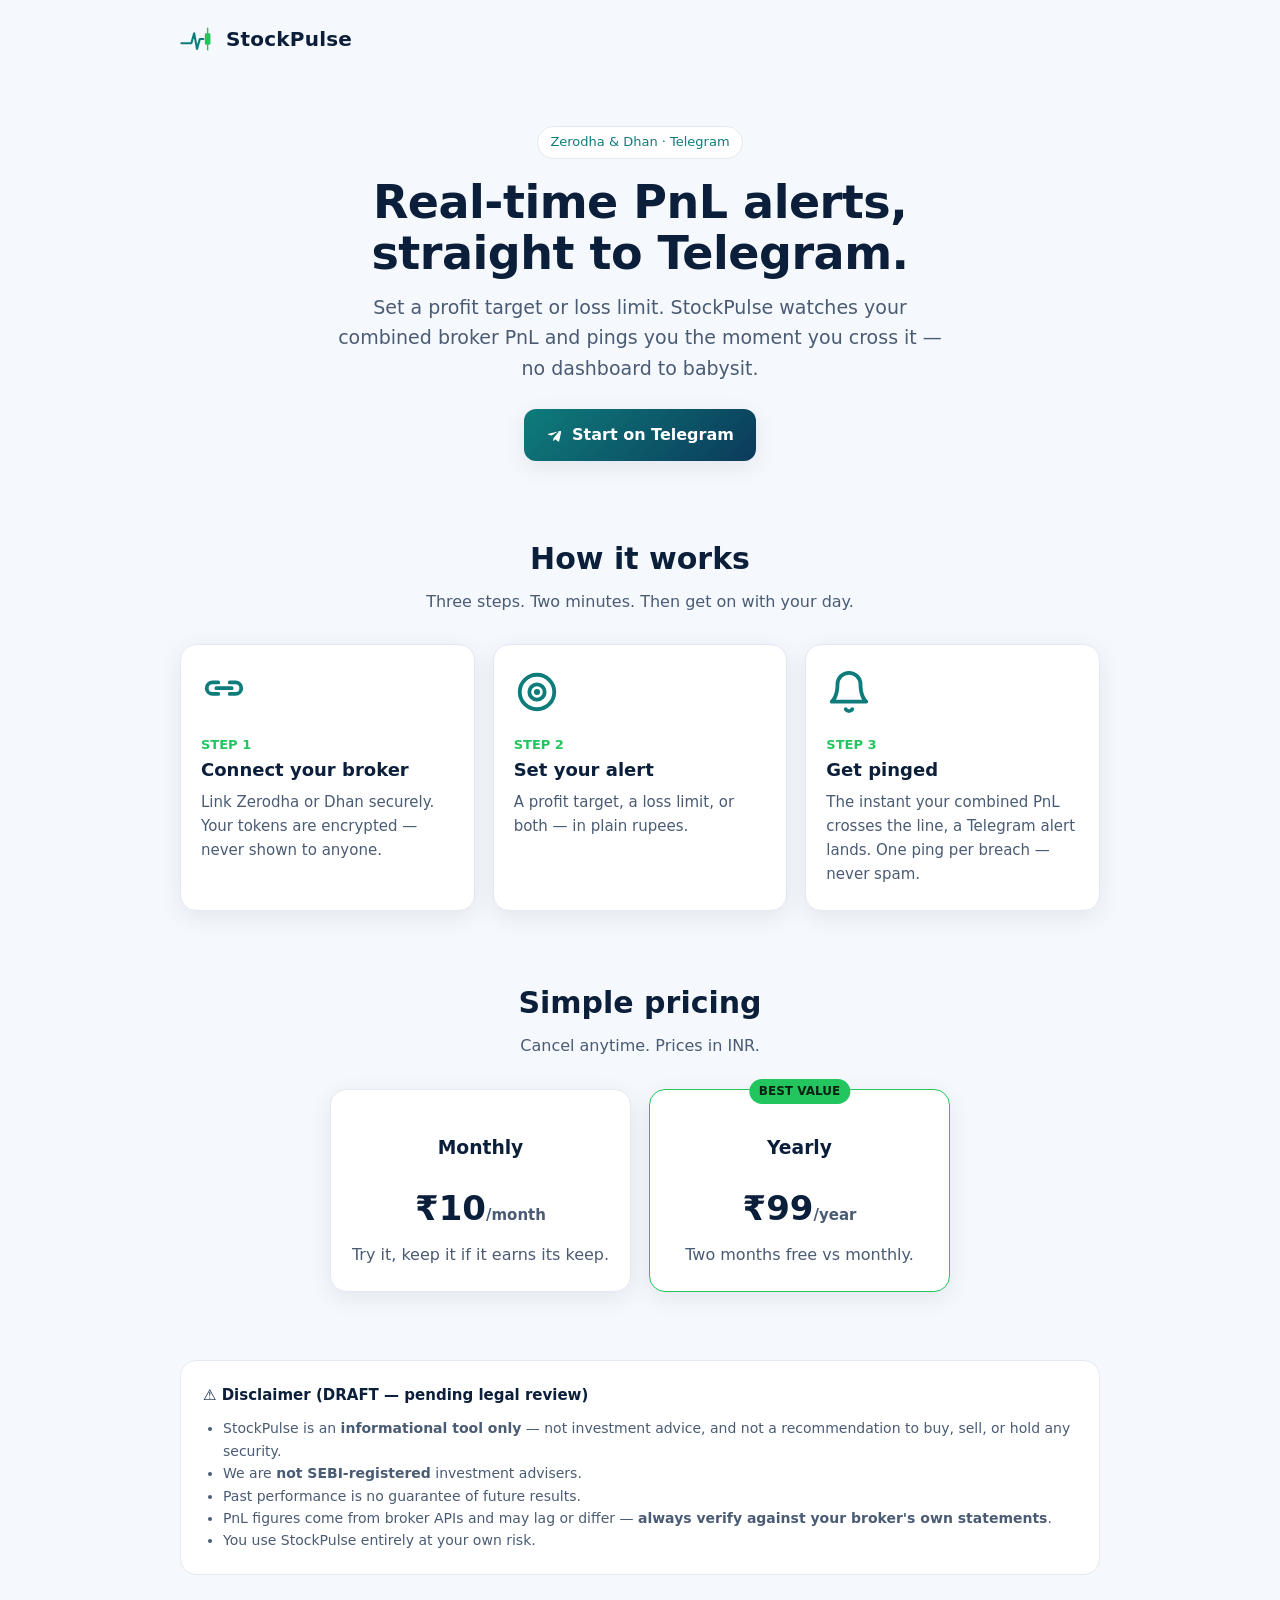
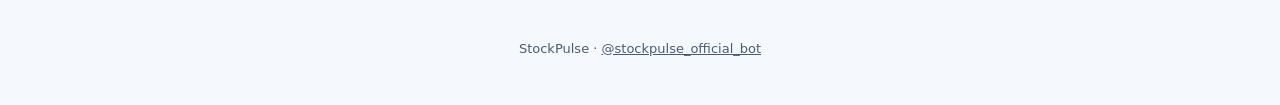
==== brand/onboarding-page/index.html @ bdde9477 "Add StockPulse onboarding/landing page (self-contained HTML) Hero + how-it-works (3 steps) + plans (" ====
<!doctype html>
<html lang="en">
<head>
<meta charset="utf-8">
<meta name="viewport" content="width=device-width, initial-scale=1">
<title>StockPulse — Real-time PnL alerts on Telegram</title>
<style>
  :root{
    --bg:#f5f8fc; --surface:#ffffff; --ink:#0b1f3a; --muted:#4a5b74;
    --line:#e2e9f2; --brand:#0e7c7b; --brand2:#0b3a5a; --accent:#22c55e;
    --shadow:0 6px 24px rgba(11,31,58,.08);
  }
  @media (prefers-color-scheme: dark){
    :root{
      --bg:#0a1526; --surface:#0f1e33; --ink:#eaf1fb; --muted:#9db0cc;
      --line:#1d3350; --brand:#2dd4bf; --brand2:#38bdf8; --accent:#4ade80;
      --shadow:0 8px 30px rgba(0,0,0,.35);
    }
  }
  *{box-sizing:border-box}
  html,body{margin:0}
  body{
    font:16px/1.6 system-ui,-apple-system,"Segoe UI",Roboto,Helvetica,Arial,sans-serif;
    background:var(--bg); color:var(--ink);
    -webkit-font-smoothing:antialiased;
  }
  .wrap{max-width:960px;margin:0 auto;padding:0 20px}
  a{color:inherit}
  .btn{
    display:inline-flex;align-items:center;gap:8px;
    background:linear-gradient(135deg,var(--brand),var(--brand2));
    color:#fff;text-decoration:none;font-weight:600;
    padding:13px 22px;border-radius:12px;box-shadow:var(--shadow);
    transition:transform .12s ease, filter .12s ease;
  }
  .btn:hover{transform:translateY(-1px);filter:brightness(1.06)}

  /* header / hero */
  header{padding:22px 0}
  .brandrow{display:flex;align-items:center;gap:12px}
  .brandrow .name{font-weight:800;font-size:20px;letter-spacing:.2px}
  .hero{text-align:center;padding:48px 0 40px}
  .hero h1{font-size:clamp(28px,5vw,46px);line-height:1.12;margin:18px 0 12px;letter-spacing:-.5px}
  .hero p{color:var(--muted);font-size:clamp(16px,2.4vw,19px);max-width:620px;margin:0 auto 26px}
  .pill{display:inline-block;font-size:13px;color:var(--brand);
    border:1px solid var(--line);border-radius:999px;padding:5px 12px;background:var(--surface)}

  /* sections */
  section{padding:34px 0}
  h2{font-size:clamp(22px,3.4vw,30px);margin:0 0 6px;text-align:center}
  .sub{color:var(--muted);text-align:center;margin:0 auto 30px;max-width:560px}

  .steps{display:grid;grid-template-columns:repeat(3,1fr);gap:18px}
  .card{background:var(--surface);border:1px solid var(--line);border-radius:16px;
    padding:24px 20px;box-shadow:var(--shadow)}
  .step .ic{width:46px;height:46px;margin-bottom:12px;color:var(--brand)}
  .step h3{margin:0 0 6px;font-size:18px}
  .step p{margin:0;color:var(--muted);font-size:15px}
  .stepnum{font-size:13px;font-weight:700;color:var(--accent)}

  .plans{display:grid;grid-template-columns:repeat(2,1fr);gap:18px;max-width:620px;margin:0 auto}
  .plan{position:relative;text-align:center}
  .plan .price{font-size:34px;font-weight:800;margin:6px 0}
  .plan .price small{font-size:15px;font-weight:600;color:var(--muted)}
  .plan .tag{position:absolute;top:-11px;left:50%;transform:translateX(-50%);
    background:var(--accent);color:#04220f;font-size:12px;font-weight:700;
    padding:3px 10px;border-radius:999px}
  .plan.best{border-color:var(--accent)}

  .disc{background:var(--surface);border:1px solid var(--line);border-radius:16px;
    padding:22px;color:var(--muted);font-size:14px}
  .disc h3{color:var(--ink);font-size:15px;margin:0 0 10px}
  .disc ul{margin:0;padding-left:20px}

  footer{text-align:center;color:var(--muted);font-size:13px;padding:30px 0 46px}

  @media (max-width:640px){
    .steps{grid-template-columns:1fr}
    .plans{grid-template-columns:1fr}
  }
</style>
</head>
<body>
<div class="wrap">

  <header class="brandrow" aria-label="StockPulse">
    <!-- pulse -> candlestick mark -->
    <svg width="34" height="34" viewBox="0 0 48 48" fill="none" aria-hidden="true">
      <path d="M2 30 H12 L16 30 L20 16 L24 38 L28 24 H33" stroke="var(--brand)" stroke-width="3"
            stroke-linecap="round" stroke-linejoin="round"/>
      <line x1="39" y1="8" x2="39" y2="40" stroke="var(--accent)" stroke-width="2"/>
      <rect x="35" y="16" width="8" height="16" rx="2" fill="var(--accent)"/>
    </svg>
    <span class="name">StockPulse</span>
  </header>

  <section class="hero">
    <span class="pill">Zerodha &amp; Dhan · Telegram</span>
    <h1>Real-time PnL alerts,<br>straight to Telegram.</h1>
    <p>Set a profit target or loss limit. StockPulse watches your combined broker
       PnL and pings you the moment you cross it — no dashboard to babysit.</p>
    <a class="btn" href="https://t.me/stockpulse_official_bot">
      <svg width="18" height="18" viewBox="0 0 24 24" fill="currentColor" aria-hidden="true">
        <path d="M9.8 16.6 9.6 20c.4 0 .6-.2.8-.4l1.9-1.8 3.9 2.9c.7.4 1.2.2 1.4-.7l2.6-12.1c.2-1-.4-1.4-1.1-1.2L3.4 10.3c-1 .4-1 .9-.2 1.2l4.2 1.3 9.7-6.1c.5-.3.9-.1.5.2z"/>
      </svg>
      Start on Telegram
    </a>
  </section>

  <section>
    <h2>How it works</h2>
    <p class="sub">Three steps. Two minutes. Then get on with your day.</p>
    <div class="steps">
      <div class="card step">
        <svg class="ic" viewBox="0 0 24 24" fill="none" stroke="currentColor" stroke-width="2" stroke-linecap="round" stroke-linejoin="round"><path d="M9 7H6a3 3 0 0 0 0 6h3M15 7h3a3 3 0 0 1 0 6h-3M8 10h8"/></svg>
        <div class="stepnum">STEP 1</div>
        <h3>Connect your broker</h3>
        <p>Link Zerodha or Dhan securely. Your tokens are encrypted — never shown to anyone.</p>
      </div>
      <div class="card step">
        <svg class="ic" viewBox="0 0 24 24" fill="none" stroke="currentColor" stroke-width="2" stroke-linecap="round" stroke-linejoin="round"><circle cx="12" cy="12" r="9"/><circle cx="12" cy="12" r="4"/><circle cx="12" cy="12" r="0.6" fill="currentColor"/></svg>
        <div class="stepnum">STEP 2</div>
        <h3>Set your alert</h3>
        <p>A profit target, a loss limit, or both — in plain rupees.</p>
      </div>
      <div class="card step">
        <svg class="ic" viewBox="0 0 24 24" fill="none" stroke="currentColor" stroke-width="2" stroke-linecap="round" stroke-linejoin="round"><path d="M18 8a6 6 0 0 0-12 0c0 7-3 9-3 9h18s-3-2-3-9"/><path d="M13.7 21a2 2 0 0 1-3.4 0"/></svg>
        <div class="stepnum">STEP 3</div>
        <h3>Get pinged</h3>
        <p>The instant your combined PnL crosses the line, a Telegram alert lands. One ping per breach — never spam.</p>
      </div>
    </div>
  </section>

  <section>
    <h2>Simple pricing</h2>
    <p class="sub">Cancel anytime. Prices in INR.</p>
    <div class="plans">
      <div class="card plan">
        <h3>Monthly</h3>
        <div class="price">₹10<small>/month</small></div>
        <p class="sub" style="margin:0">Try it, keep it if it earns its keep.</p>
      </div>
      <div class="card plan best">
        <span class="tag">BEST VALUE</span>
        <h3>Yearly</h3>
        <div class="price">₹99<small>/year</small></div>
        <p class="sub" style="margin:0">Two months free vs monthly.</p>
      </div>
    </div>
  </section>

  <section>
    <div class="disc">
      <h3>⚠️ Disclaimer (DRAFT — pending legal review)</h3>
      <ul>
        <li>StockPulse is an <strong>informational tool only</strong> — not investment advice, and not a recommendation to buy, sell, or hold any security.</li>
        <li>We are <strong>not SEBI-registered</strong> investment advisers.</li>
        <li>Past performance is no guarantee of future results.</li>
        <li>PnL figures come from broker APIs and may lag or differ — <strong>always verify against your broker's own statements</strong>.</li>
        <li>You use StockPulse entirely at your own risk.</li>
      </ul>
    </div>
  </section>

  <footer>
    StockPulse · <a href="https://t.me/stockpulse_official_bot">@stockpulse_official_bot</a>
  </footer>

</div>
</body>
</html>
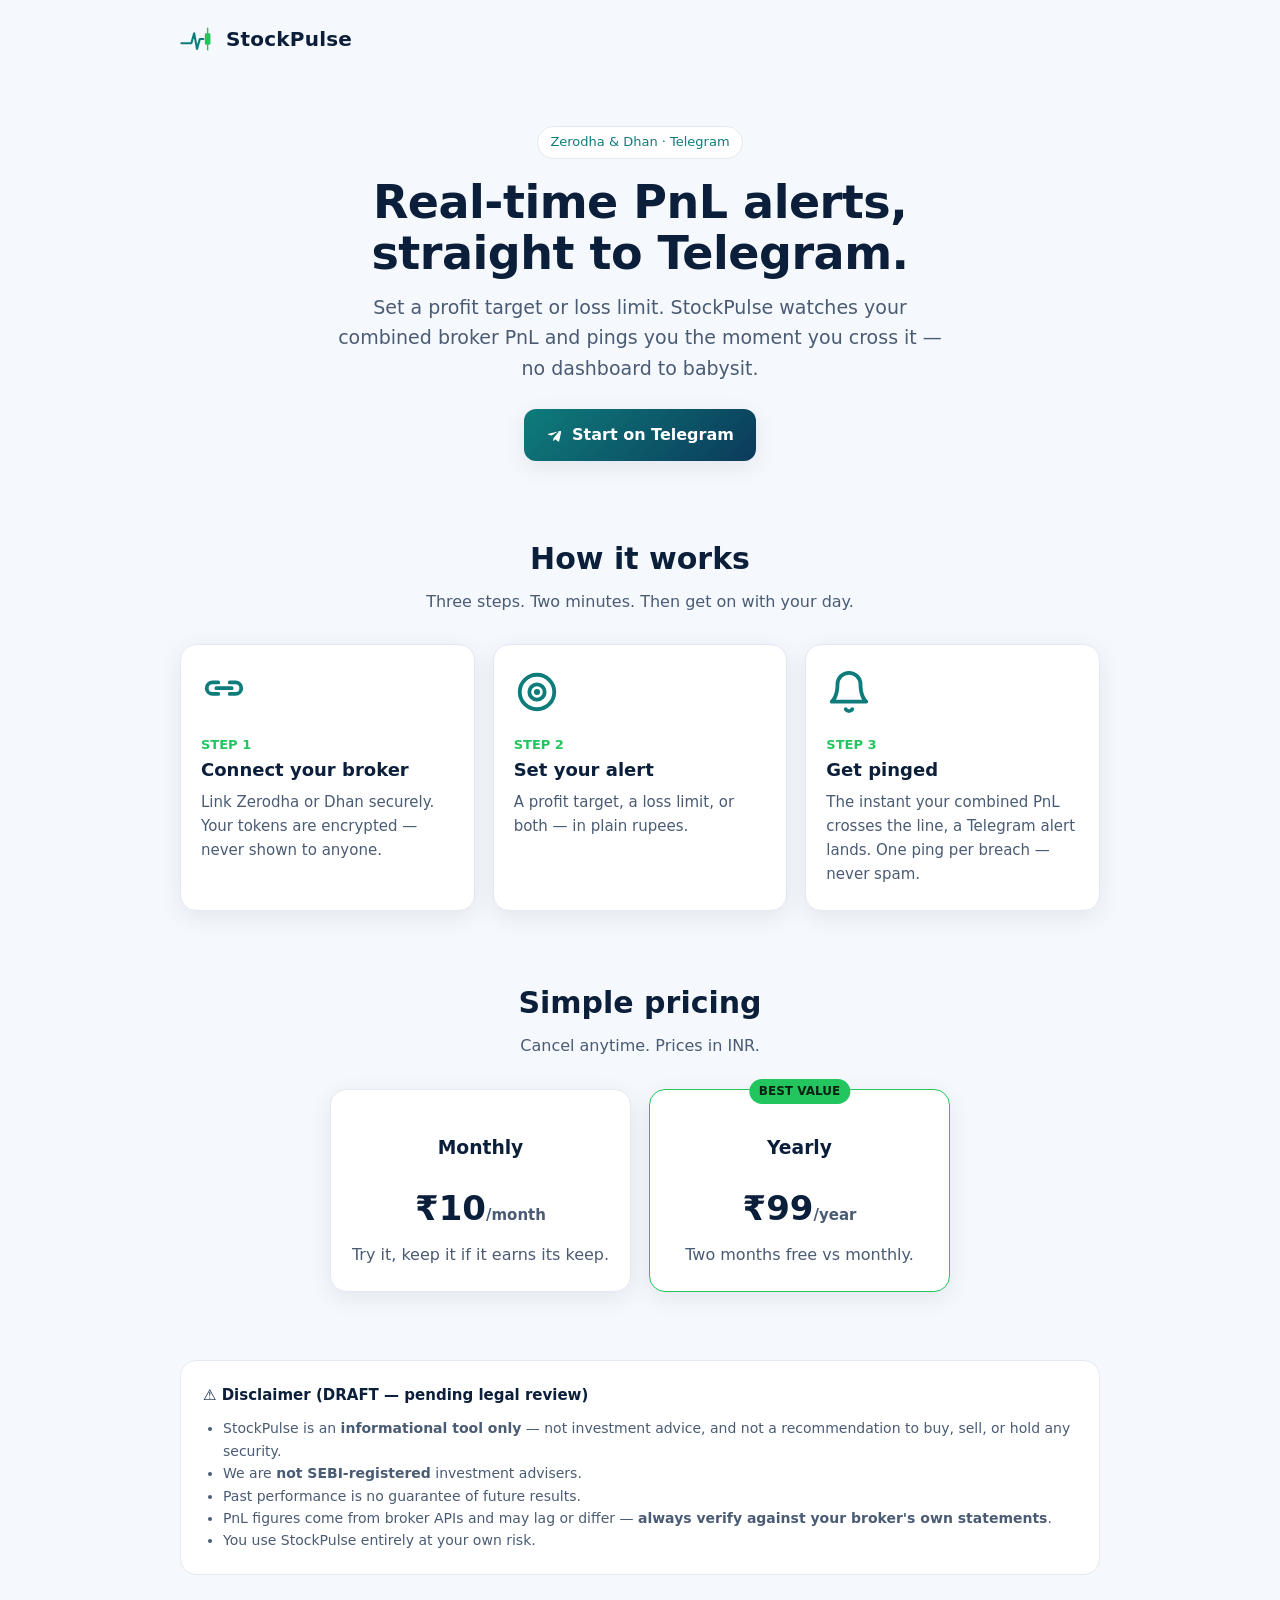
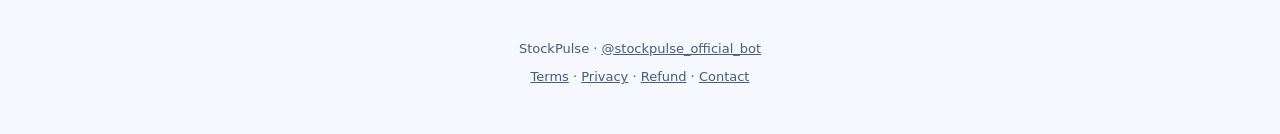
==== commit 5df4919c: "Add DRAFT policy pages for Razorpay activation Terms, Privacy, Refund/Cancellation, Contact pages in" ====
--- a/brand/onboarding-page/index.html
+++ b/brand/onboarding-page/index.html
@@ -164,7 +164,13 @@
   </section>
 
   <footer>
-    StockPulse · <a href="https://t.me/stockpulse_official_bot">@stockpulse_official_bot</a>
+    <div>StockPulse · <a href="https://t.me/stockpulse_official_bot">@stockpulse_official_bot</a></div>
+    <div style="margin-top:8px;font-size:13px">
+      <a href="terms.html">Terms</a> ·
+      <a href="privacy.html">Privacy</a> ·
+      <a href="refund.html">Refund</a> ·
+      <a href="contact.html">Contact</a>
+    </div>
   </footer>
 
 </div>
